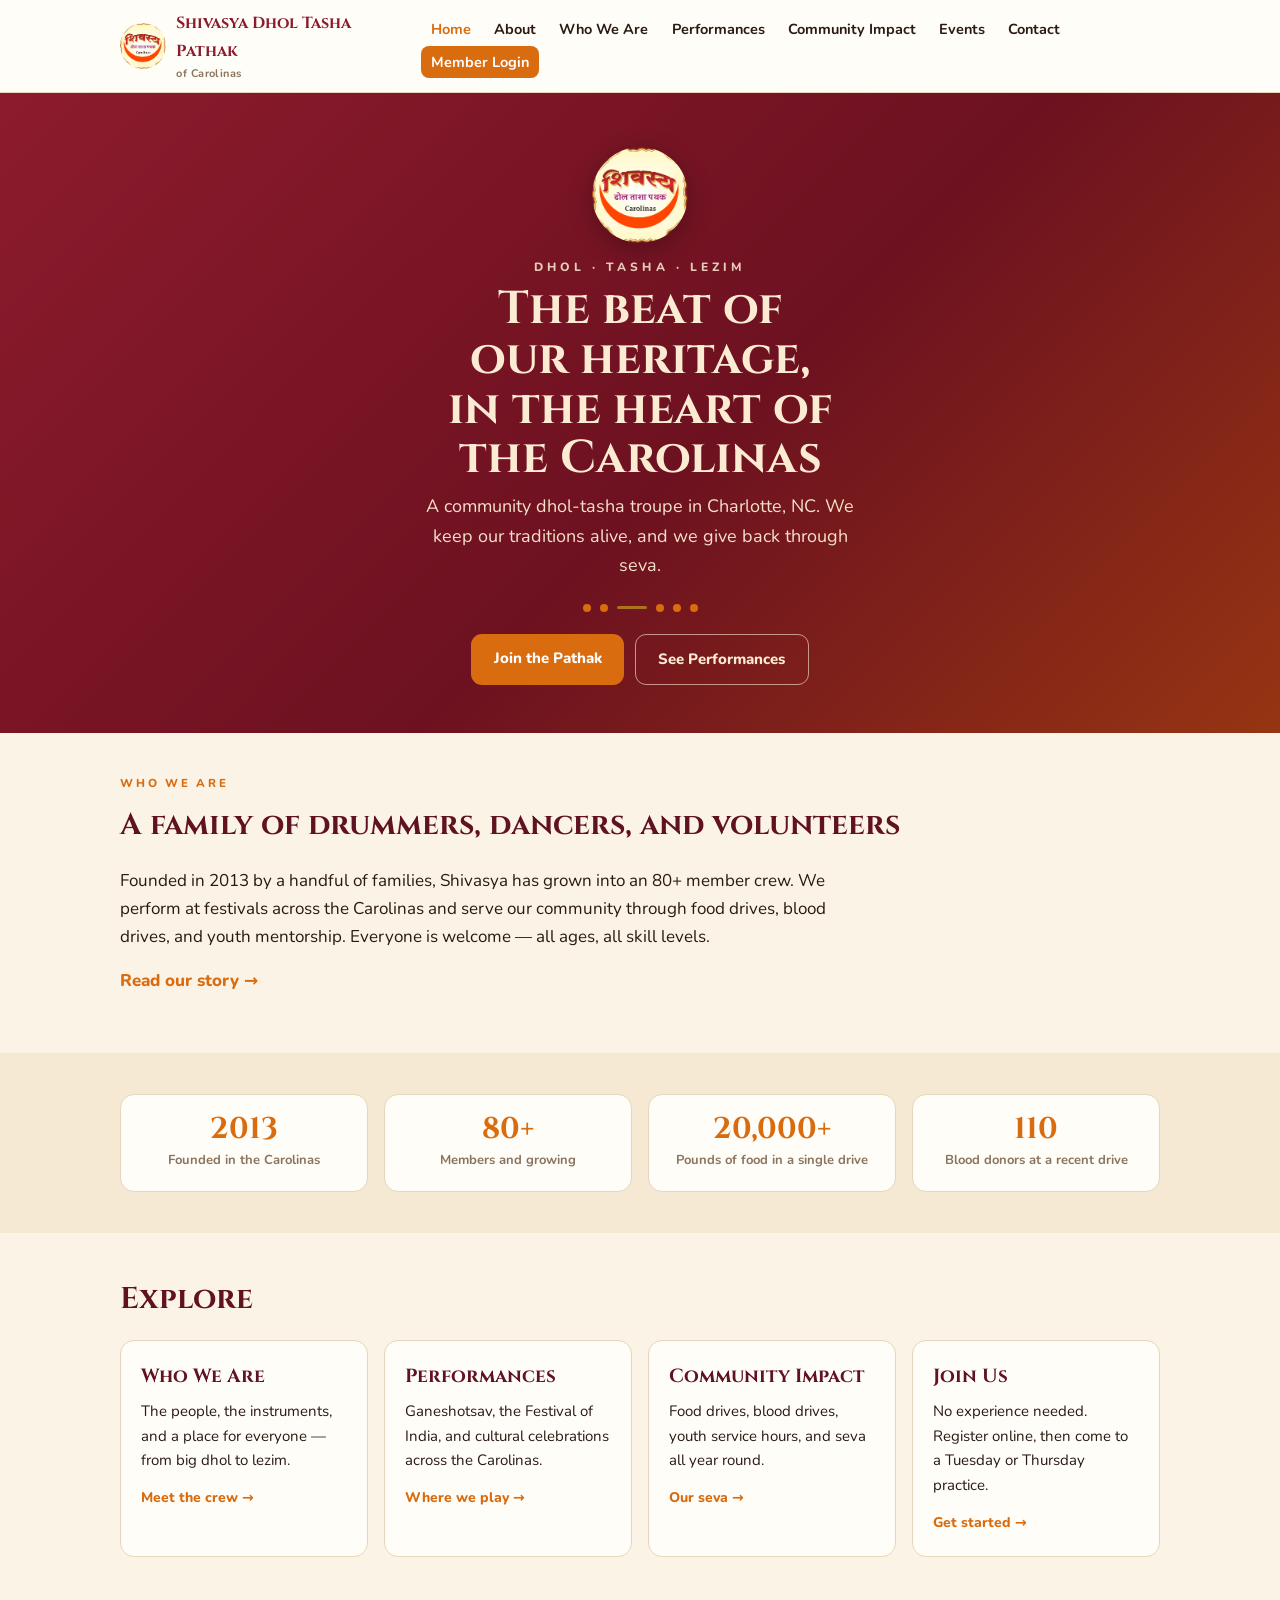
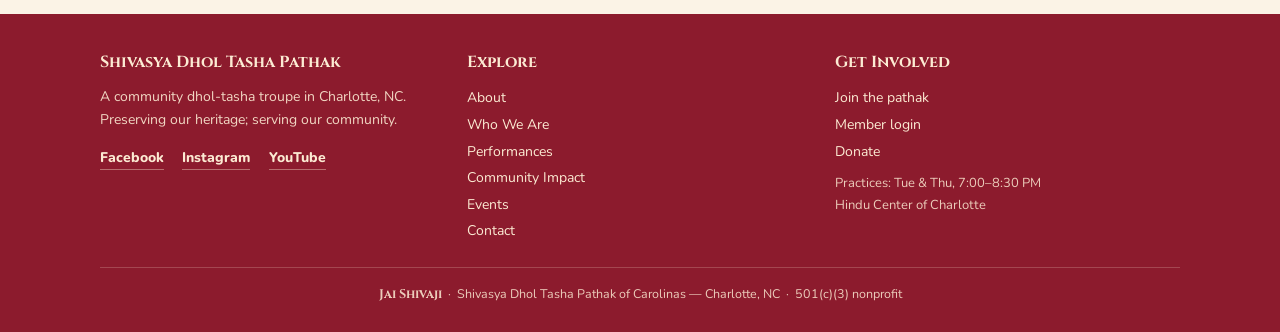
==== index.html @ 9f7f29f6 "Shivasya website - initial site (home, about, who we are, performances, community impact, events, co" ====
<!DOCTYPE html>
<html lang="en">
<head>
<meta charset="utf-8">
<meta name="viewport" content="width=device-width, initial-scale=1">
<title>Shivasya Dhol Tasha Pathak of Carolinas</title>
<meta name="description" content="Shivasya Dhol Tasha Pathak of Carolinas — a community dhol, tasha, and lezim troupe in Charlotte, NC. Performing our heritage and serving our community since 2013.">
<link rel="icon" href="assets/logo.png">
<link rel="preconnect" href="https://fonts.googleapis.com">
<link rel="preconnect" href="https://fonts.gstatic.com" crossorigin>
<link href="https://fonts.googleapis.com/css2?family=Cinzel:wght@500;700&family=Nunito:wght@400;600;700;800&display=swap" rel="stylesheet">
<link rel="stylesheet" href="styles.css">
</head>
<body>
<header class="site">
  <div class="nav">
    <a class="brand" href="index.html">
      <img src="assets/logo.png" alt="Shivasya logo">
      <div><b>Shivasya Dhol Tasha Pathak</b><span>of Carolinas</span></div>
    </a>
    <input type="checkbox" id="nav-toggle">
    <label class="hamburger" for="nav-toggle" aria-label="Open menu">&#9776;</label>
    <ul class="nav-links">
      <li><a href="index.html" class="active">Home</a></li>
      <li><a href="about.html">About</a></li>
      <li><a href="who-we-are.html">Who We Are</a></li>
      <li><a href="performances.html">Performances</a></li>
      <li><a href="community-impact.html">Community Impact</a></li>
      <li><a href="events.html">Events</a></li>
      <li><a href="contact.html">Contact</a></li>
      <li><a href="https://attendance.shivasya.org" class="cta">Member Login</a></li>
    </ul>
  </div>
</header>

<section class="hero">
  <img class="logo" src="assets/logo.png" alt="Shivasya logo">
  <div class="eyebrow">Dhol &middot; Tasha &middot; Lezim</div>
  <h1>The beat of our heritage, in the heart of the Carolinas</h1>
  <p class="lead">A community dhol-tasha troupe in Charlotte, NC. We keep our traditions alive, and we give back through seva.</p>
  <div class="beat" aria-hidden="true"><i></i><i></i><span class="b"></span><i></i><i></i><i></i></div>
  <div class="btns">
    <a class="btn btn-primary" href="contact.html">Join the Pathak</a>
    <a class="btn btn-ghost" href="performances.html">See Performances</a>
  </div>
</section>

<section>
  <div class="wrap content">
    <div class="eyebrow-dark">Who we are</div>
    <h2>A family of drummers, dancers, and volunteers</h2>
    <p>Founded in 2013 by a handful of families, Shivasya has grown into an 80+ member crew. We perform at festivals across the Carolinas and serve our community through food drives, blood drives, and youth mentorship. Everyone is welcome — all ages, all skill levels.</p>
    <p><a href="about.html" style="font-weight:800;color:var(--saffron)">Read our story &rarr;</a></p>
  </div>
</section>

<section class="tint">
  <div class="wrap">
    <div class="stats">
      <div class="stat"><div class="n">2013</div><div class="l">Founded in the Carolinas</div></div>
      <div class="stat"><div class="n">80+</div><div class="l">Members and growing</div></div>
      <div class="stat"><div class="n">20,000+</div><div class="l">Pounds of food in a single drive</div></div>
      <div class="stat"><div class="n">110</div><div class="l">Blood donors at a recent drive</div></div>
    </div>
  </div>
</section>

<section>
  <div class="wrap">
    <h2>Explore</h2>
    <div class="grid">
      <div class="card">
        <h3>Who We Are</h3>
        <p>The people, the instruments, and a place for everyone — from big dhol to lezim.</p>
        <a class="more" href="who-we-are.html">Meet the crew &rarr;</a>
      </div>
      <div class="card">
        <h3>Performances</h3>
        <p>Ganeshotsav, the Festival of India, and cultural celebrations across the Carolinas.</p>
        <a class="more" href="performances.html">Where we play &rarr;</a>
      </div>
      <div class="card">
        <h3>Community Impact</h3>
        <p>Food drives, blood drives, youth service hours, and seva all year round.</p>
        <a class="more" href="community-impact.html">Our seva &rarr;</a>
      </div>
      <div class="card">
        <h3>Join Us</h3>
        <p>No experience needed. Register online, then come to a Tuesday or Thursday practice.</p>
        <a class="more" href="contact.html">Get started &rarr;</a>
      </div>
    </div>
  </div>
</section>

<footer class="site">
  <div class="cols">
    <div>
      <h4>Shivasya Dhol Tasha Pathak</h4>
      <p style="font-size:14px;opacity:.9;margin:0">A community dhol-tasha troupe in Charlotte, NC. Preserving our heritage; serving our community.</p>
      <p class="social" style="margin-top:.7rem">
        <a href="https://www.facebook.com/ShivasyaDholTashaPathak">Facebook</a>
        <a href="https://www.instagram.com/shivasyadholtasha/">Instagram</a>
        <a href="https://www.youtube.com/@ShivasyaDholTashaPathak">YouTube</a>
      </p>
    </div>
    <div>
      <h4>Explore</h4>
      <ul class="flinks">
        <li><a href="about.html">About</a></li>
        <li><a href="who-we-are.html">Who We Are</a></li>
        <li><a href="performances.html">Performances</a></li>
        <li><a href="community-impact.html">Community Impact</a></li>
        <li><a href="events.html">Events</a></li>
        <li><a href="contact.html">Contact</a></li>
      </ul>
    </div>
    <div>
      <h4>Get Involved</h4>
      <ul class="flinks">
        <li><a href="contact.html">Join the pathak</a></li>
        <li><a href="https://attendance.shivasya.org">Member login</a></li>
        <li><a href="donate.html">Donate</a></li>
      </ul>
      <p style="font-size:13px;opacity:.85;margin-top:.5rem">Practices: Tue &amp; Thu, 7:00&ndash;8:30 PM<br>Hindu Center of Charlotte</p>
    </div>
  </div>
  <div class="legal"><span class="jai">Jai Shivaji</span> &nbsp;&middot;&nbsp; Shivasya Dhol Tasha Pathak of Carolinas — Charlotte, NC &nbsp;&middot;&nbsp; 501(c)(3) nonprofit</div>
</footer>
</body>
</html>
---- styles.css ----
/* Shivasya Dhol Tasha Pathak of Carolinas — site styles */
:root{
  --bg:#FBF3E6; --surface:#FFFDF8; --surface-alt:#F6E9D3;
  --ink:#2A1A12; --muted:#8A745F; --line:#E7D6BB;
  --saffron:#DA6C10; --saffron-soft:#FBE6C9;
  --crimson:#8C1B2D; --crimson-ink:#611221; --gold:#B4841C;
  --hero-ink:#FCEBD3;
  --maxw:1080px; --read:720px;
  --serif:"Cinzel","Playfair Display",Georgia,serif;
  --sans:"Nunito","Segoe UI",system-ui,-apple-system,sans-serif;
}
*{box-sizing:border-box}
html{scroll-behavior:smooth}
body{margin:0;background:var(--bg);color:var(--ink);font-family:var(--sans);line-height:1.65;font-size:17px}
img{max-width:100%;display:block}
a{color:var(--crimson);text-decoration:none}
a:hover{text-decoration:underline}
.wrap{max-width:var(--maxw);margin:0 auto;padding:0 1.25rem}
.read{max-width:var(--read)}

/* ---- Header / nav ---- */
header.site{position:sticky;top:0;z-index:50;background:rgba(255,253,248,.96);border-bottom:1px solid var(--line);backdrop-filter:saturate(1.2) blur(4px)}
.nav{display:flex;align-items:center;justify-content:space-between;gap:1rem;max-width:var(--maxw);margin:0 auto;padding:.55rem 1.25rem}
.brand{display:flex;align-items:center;gap:.65rem;min-width:0}
.brand img{width:46px;height:46px;border-radius:50%;flex-shrink:0}
.brand b{font-family:var(--serif);font-size:16px;font-weight:700;color:var(--crimson);line-height:1.1}
.brand span{display:block;font-size:11px;color:var(--muted);font-weight:700;letter-spacing:.04em}
.nav-links{display:flex;align-items:center;gap:.25rem;list-style:none;margin:0;padding:0;flex-wrap:wrap}
.nav-links a{color:var(--ink);font-weight:700;font-size:14.5px;padding:.4rem .6rem;border-radius:8px}
.nav-links a:hover{background:var(--saffron-soft);text-decoration:none;color:var(--crimson-ink)}
.nav-links a.active{color:var(--saffron)}
.nav-links a.cta{background:var(--saffron);color:#fff}
.nav-links a.cta:hover{filter:brightness(1.05);background:var(--saffron);color:#fff}
.hamburger{display:none;cursor:pointer;font-size:24px;line-height:1;color:var(--crimson);background:none;border:none;padding:.3rem .5rem}
#nav-toggle{display:none}
@media (max-width:820px){
  .hamburger{display:block}
  .nav-links{display:none;width:100%;flex-direction:column;align-items:stretch;gap:.1rem;padding:.4rem 0 .6rem}
  #nav-toggle:checked ~ .nav-links{display:flex}
  .nav-links a{padding:.6rem .4rem}
  .nav{flex-wrap:wrap}
}

/* ---- Hero ---- */
.hero{background:linear-gradient(135deg,var(--crimson) 0%,#6d1120 55%,#a8450c 120%);color:var(--hero-ink);text-align:center;padding:3.4rem 1.25rem 3rem}
.hero .logo{width:96px;height:96px;border-radius:50%;margin:0 auto .9rem;box-shadow:0 6px 24px rgba(0,0,0,.25)}
.hero .eyebrow{font-size:12px;letter-spacing:.34em;text-transform:uppercase;font-weight:800;opacity:.85}
.hero h1{font-family:var(--serif);font-size:clamp(28px,5.5vw,46px);line-height:1.08;margin:.5rem auto .5rem;max-width:16ch;text-wrap:balance;font-weight:700}
.hero p.lead{font-size:clamp(15px,2.2vw,18px);max-width:40ch;margin:0 auto 1.4rem;opacity:.95}
.beat{display:flex;gap:9px;align-items:center;justify-content:center;margin:0 0 1.4rem}
.beat i{width:8px;height:8px;border-radius:50%;background:var(--saffron);display:block}
.beat .b{width:30px;height:3px;border-radius:2px;background:var(--gold);opacity:.85}
.btns{display:flex;gap:.7rem;justify-content:center;flex-wrap:wrap}
.btn{display:inline-block;padding:.75rem 1.4rem;border-radius:11px;font-weight:800;font-size:15px}
.btn-primary{background:var(--saffron);color:#fff}
.btn-primary:hover{filter:brightness(1.06);text-decoration:none;color:#fff}
.btn-ghost{background:transparent;color:var(--hero-ink);border:1.5px solid rgba(252,235,211,.6)}
.btn-ghost:hover{background:rgba(252,235,211,.12);text-decoration:none;color:var(--hero-ink)}

/* ---- Page header (interior pages) ---- */
.page-head{background:var(--crimson);color:var(--hero-ink);text-align:center;padding:2.3rem 1.25rem}
.page-head h1{font-family:var(--serif);font-size:clamp(26px,4.5vw,38px);margin:.1rem 0;font-weight:700}
.page-head .eyebrow{font-size:11.5px;letter-spacing:.3em;text-transform:uppercase;font-weight:800;opacity:.8}

/* ---- Sections ---- */
section{padding:2.6rem 0}
section.tint{background:var(--surface-alt)}
h2{font-family:var(--serif);font-size:clamp(22px,3.4vw,30px);color:var(--crimson-ink);margin:0 0 1rem;font-weight:700;text-wrap:balance}
h3{font-size:19px;margin:0 0 .4rem;color:var(--ink)}
p{margin:0 0 1rem}
.content p{max-width:var(--read)}
.eyebrow-dark{font-size:11.5px;letter-spacing:.24em;text-transform:uppercase;font-weight:800;color:var(--saffron);margin-bottom:.5rem}

/* ---- Cards / grid ---- */
.grid{display:grid;grid-template-columns:repeat(auto-fit,minmax(230px,1fr));gap:1rem}
.card{background:var(--surface);border:1px solid var(--line);border-radius:14px;padding:1.25rem}
.card h3{color:var(--crimson-ink);font-family:var(--serif)}
.card p{font-size:15px;color:var(--ink);margin-bottom:.6rem}
.card a.more{font-weight:800;font-size:14px;color:var(--saffron)}

/* ---- Stat strip ---- */
.stats{display:grid;grid-template-columns:repeat(auto-fit,minmax(150px,1fr));gap:1rem;text-align:center}
.stat{background:var(--surface);border:1px solid var(--line);border-radius:14px;padding:1.2rem 1rem}
.stat .n{font-family:var(--serif);font-size:30px;font-weight:700;color:var(--saffron);line-height:1}
.stat .l{font-size:13px;color:var(--muted);margin-top:.35rem;font-weight:700}

/* ---- Lists ---- */
ul.plain{padding-left:1.1rem}
ul.plain li{margin:.3rem 0;max-width:var(--read)}
.roles{display:flex;flex-wrap:wrap;gap:.5rem;margin:.3rem 0 1rem}
.roles span{background:var(--saffron-soft);color:var(--crimson-ink);border-radius:20px;padding:.3rem .8rem;font-size:13px;font-weight:700}

/* ---- Callout ---- */
.callout{background:var(--surface);border:1px solid var(--line);border-left:4px solid var(--saffron);border-radius:0 12px 12px 0;padding:1rem 1.2rem;max-width:var(--read)}

/* ---- Contact details ---- */
.detail{display:flex;gap:.6rem;align-items:baseline;margin:.4rem 0;max-width:var(--read)}
.detail b{color:var(--crimson-ink);min-width:95px;display:inline-block}

/* ---- Footer ---- */
footer.site{background:var(--crimson);color:var(--hero-ink);padding:2.2rem 1.25rem 1.6rem;margin-top:1rem}
footer.site .cols{display:grid;grid-template-columns:repeat(auto-fit,minmax(200px,1fr));gap:1.4rem;max-width:var(--maxw);margin:0 auto}
footer.site a{color:var(--hero-ink)}
footer.site h4{font-family:var(--serif);margin:0 0 .6rem;font-size:16px}
footer.site .flinks{list-style:none;padding:0;margin:0;font-size:14px;line-height:1.9}
footer.site .social a{display:inline-block;margin-right:.9rem;font-weight:800;font-size:14px;border-bottom:1px solid rgba(252,235,211,.4)}
footer.site .legal{max-width:var(--maxw);margin:1.4rem auto 0;padding-top:1rem;border-top:1px solid rgba(252,235,211,.25);font-size:12.5px;opacity:.85;text-align:center}
footer.site .jai{font-family:var(--serif);font-weight:700;opacity:1}
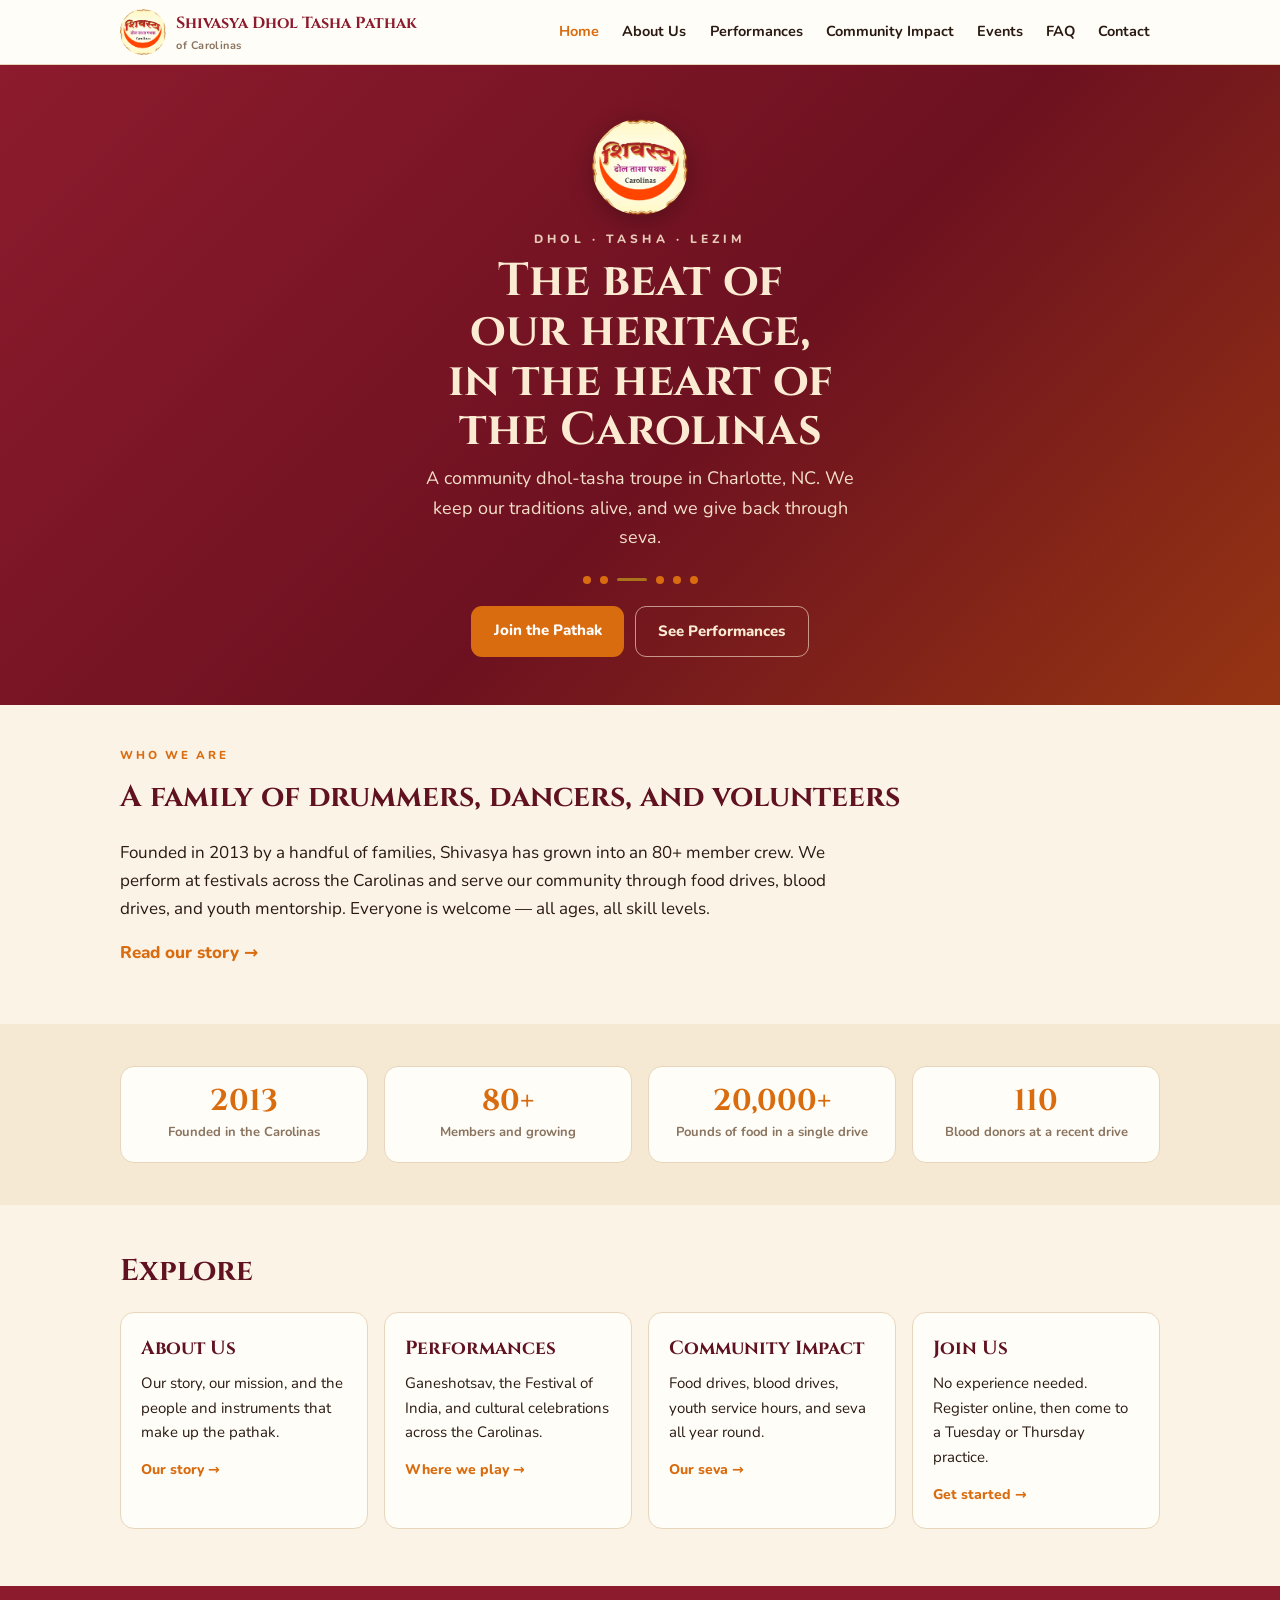
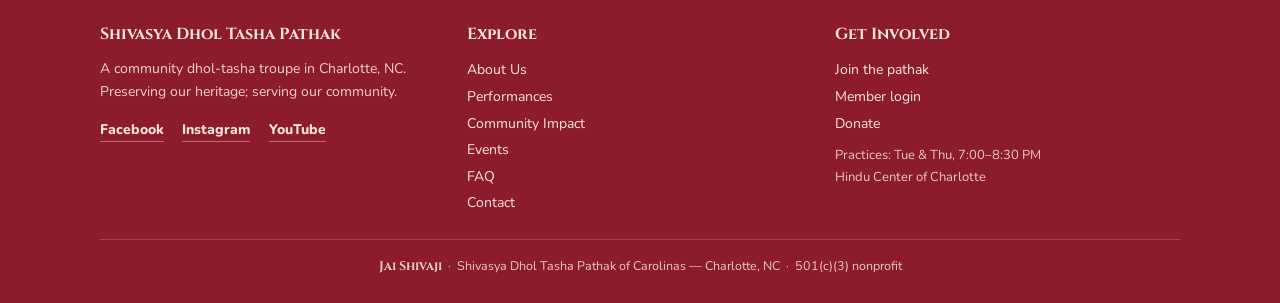
==== commit 0541120a: "Website updates: merge About + Who We Are, add FAQ link, contact form - Merge Who We Are into a sing" ====
--- a/index.html
+++ b/index.html
@@ -22,13 +22,12 @@
     <label class="hamburger" for="nav-toggle" aria-label="Open menu">&#9776;</label>
     <ul class="nav-links">
       <li><a href="index.html" class="active">Home</a></li>
-      <li><a href="about.html">About</a></li>
-      <li><a href="who-we-are.html">Who We Are</a></li>
+      <li><a href="about.html">About Us</a></li>
       <li><a href="performances.html">Performances</a></li>
       <li><a href="community-impact.html">Community Impact</a></li>
       <li><a href="events.html">Events</a></li>
+      <li><a href="https://attendance.shivasya.org/faq">FAQ</a></li>
       <li><a href="contact.html">Contact</a></li>
-      <li><a href="https://attendance.shivasya.org" class="cta">Member Login</a></li>
     </ul>
   </div>
 </header>
@@ -70,9 +69,9 @@
     <h2>Explore</h2>
     <div class="grid">
       <div class="card">
-        <h3>Who We Are</h3>
-        <p>The people, the instruments, and a place for everyone — from big dhol to lezim.</p>
-        <a class="more" href="who-we-are.html">Meet the crew &rarr;</a>
+        <h3>About Us</h3>
+        <p>Our story, our mission, and the people and instruments that make up the pathak.</p>
+        <a class="more" href="about.html">Our story &rarr;</a>
       </div>
       <div class="card">
         <h3>Performances</h3>
@@ -107,11 +106,11 @@
     <div>
       <h4>Explore</h4>
       <ul class="flinks">
-        <li><a href="about.html">About</a></li>
-        <li><a href="who-we-are.html">Who We Are</a></li>
+        <li><a href="about.html">About Us</a></li>
         <li><a href="performances.html">Performances</a></li>
         <li><a href="community-impact.html">Community Impact</a></li>
         <li><a href="events.html">Events</a></li>
+      <li><a href="https://attendance.shivasya.org/faq">FAQ</a></li>
         <li><a href="contact.html">Contact</a></li>
       </ul>
     </div>
--- a/styles.css
+++ b/styles.css
@@ -106,3 +106,10 @@
 footer.site .social a{display:inline-block;margin-right:.9rem;font-weight:800;font-size:14px;border-bottom:1px solid rgba(252,235,211,.4)}
 footer.site .legal{max-width:var(--maxw);margin:1.4rem auto 0;padding-top:1rem;border-top:1px solid rgba(252,235,211,.25);font-size:12.5px;opacity:.85;text-align:center}
 footer.site .jai{font-family:var(--serif);font-weight:700;opacity:1}
+
+.contact-form{max-width:var(--read);display:flex;flex-direction:column;gap:.9rem;margin-top:.5rem}
+.contact-form label{font-weight:700;font-size:14px;color:var(--crimson-ink);display:flex;flex-direction:column;gap:.35rem}
+.contact-form .opt{font-weight:500;color:var(--muted)}
+.contact-form input,.contact-form textarea{font-family:var(--sans);font-size:15px;padding:.6rem .7rem;border:1px solid var(--line);border-radius:10px;background:var(--surface);color:var(--ink);width:100%;box-sizing:border-box}
+.contact-form input:focus,.contact-form textarea:focus{outline:2px solid var(--saffron);border-color:var(--saffron)}
+.contact-form button{align-self:flex-start;margin-top:.3rem;border:none;cursor:pointer}
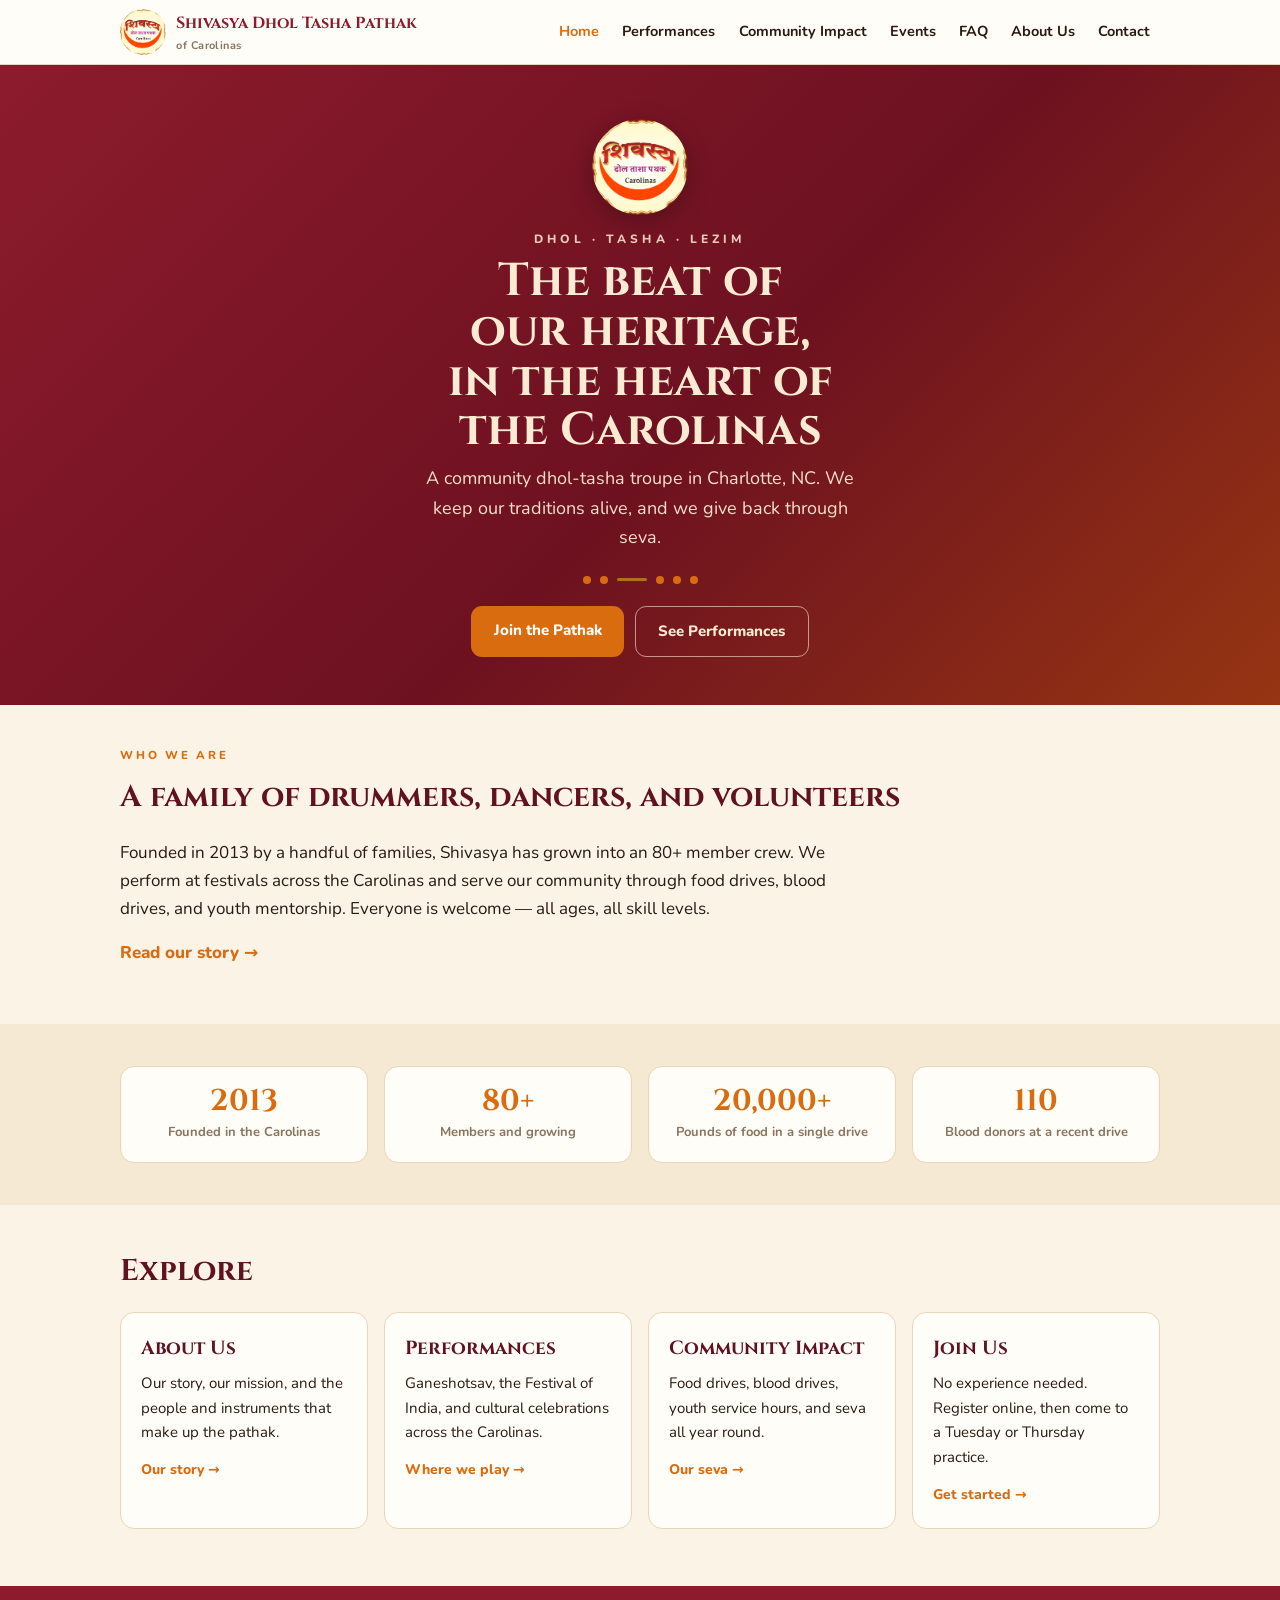
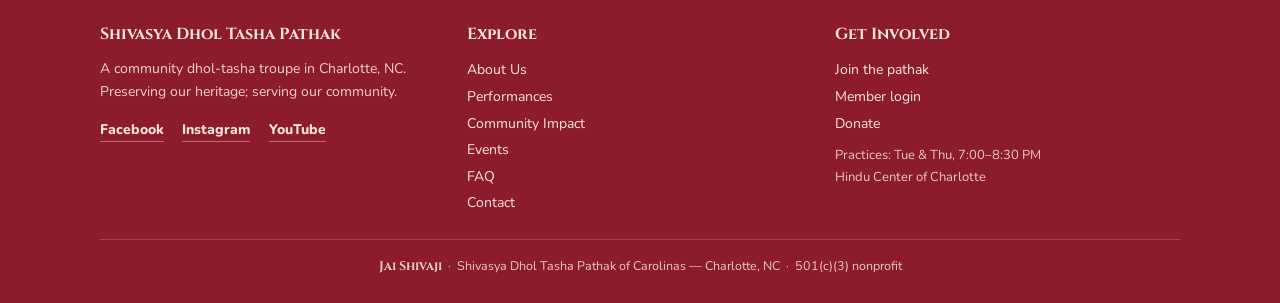
==== commit b07ae645: "Reorder top menu: Home, Performances, Community Impact, Events, FAQ, About Us, Contact Co-Authored-B" ====
--- a/index.html
+++ b/index.html
@@ -22,11 +22,11 @@
     <label class="hamburger" for="nav-toggle" aria-label="Open menu">&#9776;</label>
     <ul class="nav-links">
       <li><a href="index.html" class="active">Home</a></li>
-      <li><a href="about.html">About Us</a></li>
       <li><a href="performances.html">Performances</a></li>
       <li><a href="community-impact.html">Community Impact</a></li>
       <li><a href="events.html">Events</a></li>
       <li><a href="https://attendance.shivasya.org/faq">FAQ</a></li>
+      <li><a href="about.html">About Us</a></li>
       <li><a href="contact.html">Contact</a></li>
     </ul>
   </div>
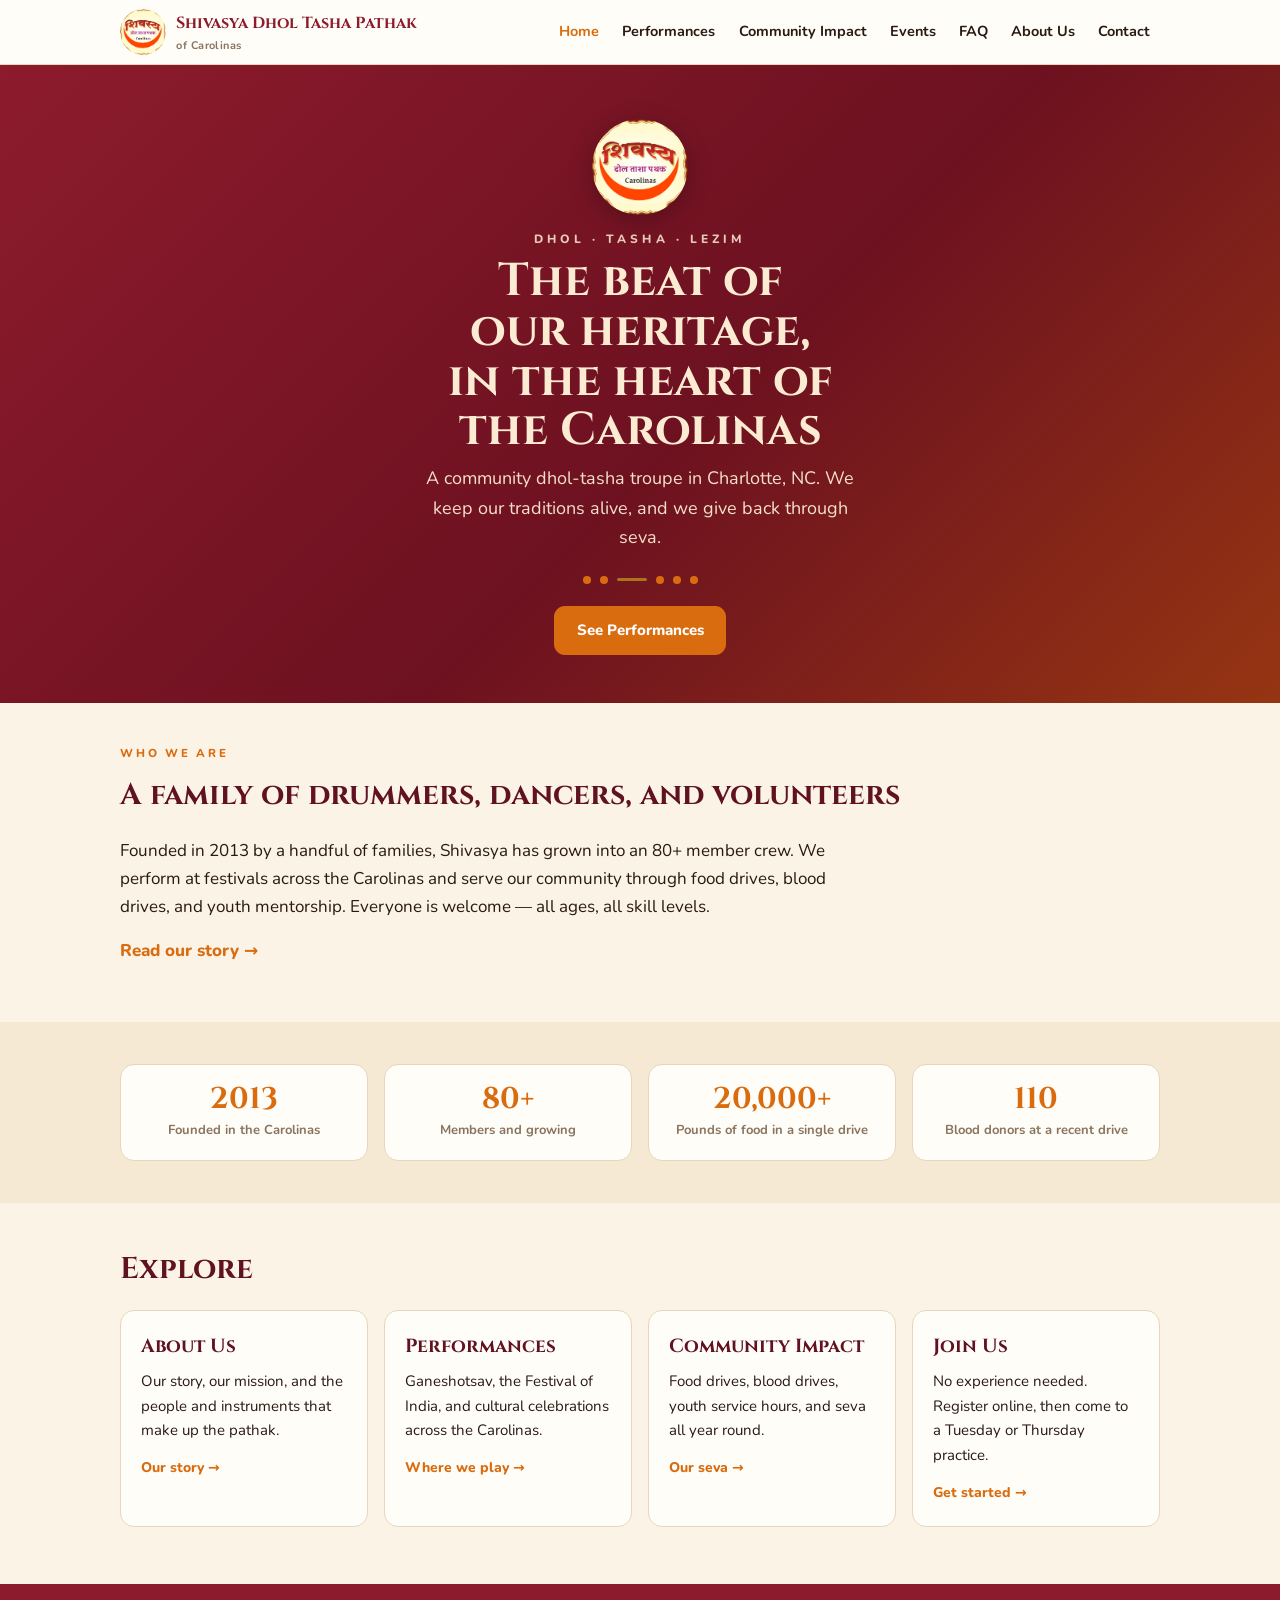
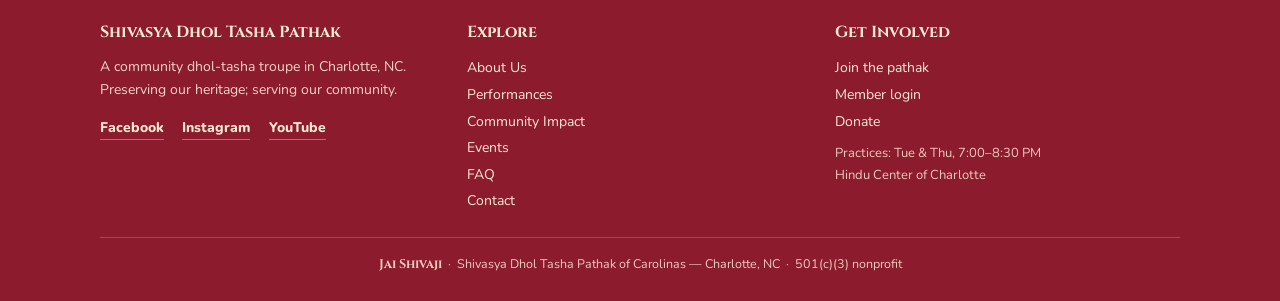
==== commit 11eb9076: "Home: remove Join the Pathak button; About: update founders line (Pramod Hole leading) Co-Authored-B" ====
--- a/index.html
+++ b/index.html
@@ -39,8 +39,7 @@
   <p class="lead">A community dhol-tasha troupe in Charlotte, NC. We keep our traditions alive, and we give back through seva.</p>
   <div class="beat" aria-hidden="true"><i></i><i></i><span class="b"></span><i></i><i></i><i></i></div>
   <div class="btns">
-    <a class="btn btn-primary" href="contact.html">Join the Pathak</a>
-    <a class="btn btn-ghost" href="performances.html">See Performances</a>
+    <a class="btn btn-primary" href="performances.html">See Performances</a>
   </div>
 </section>
 
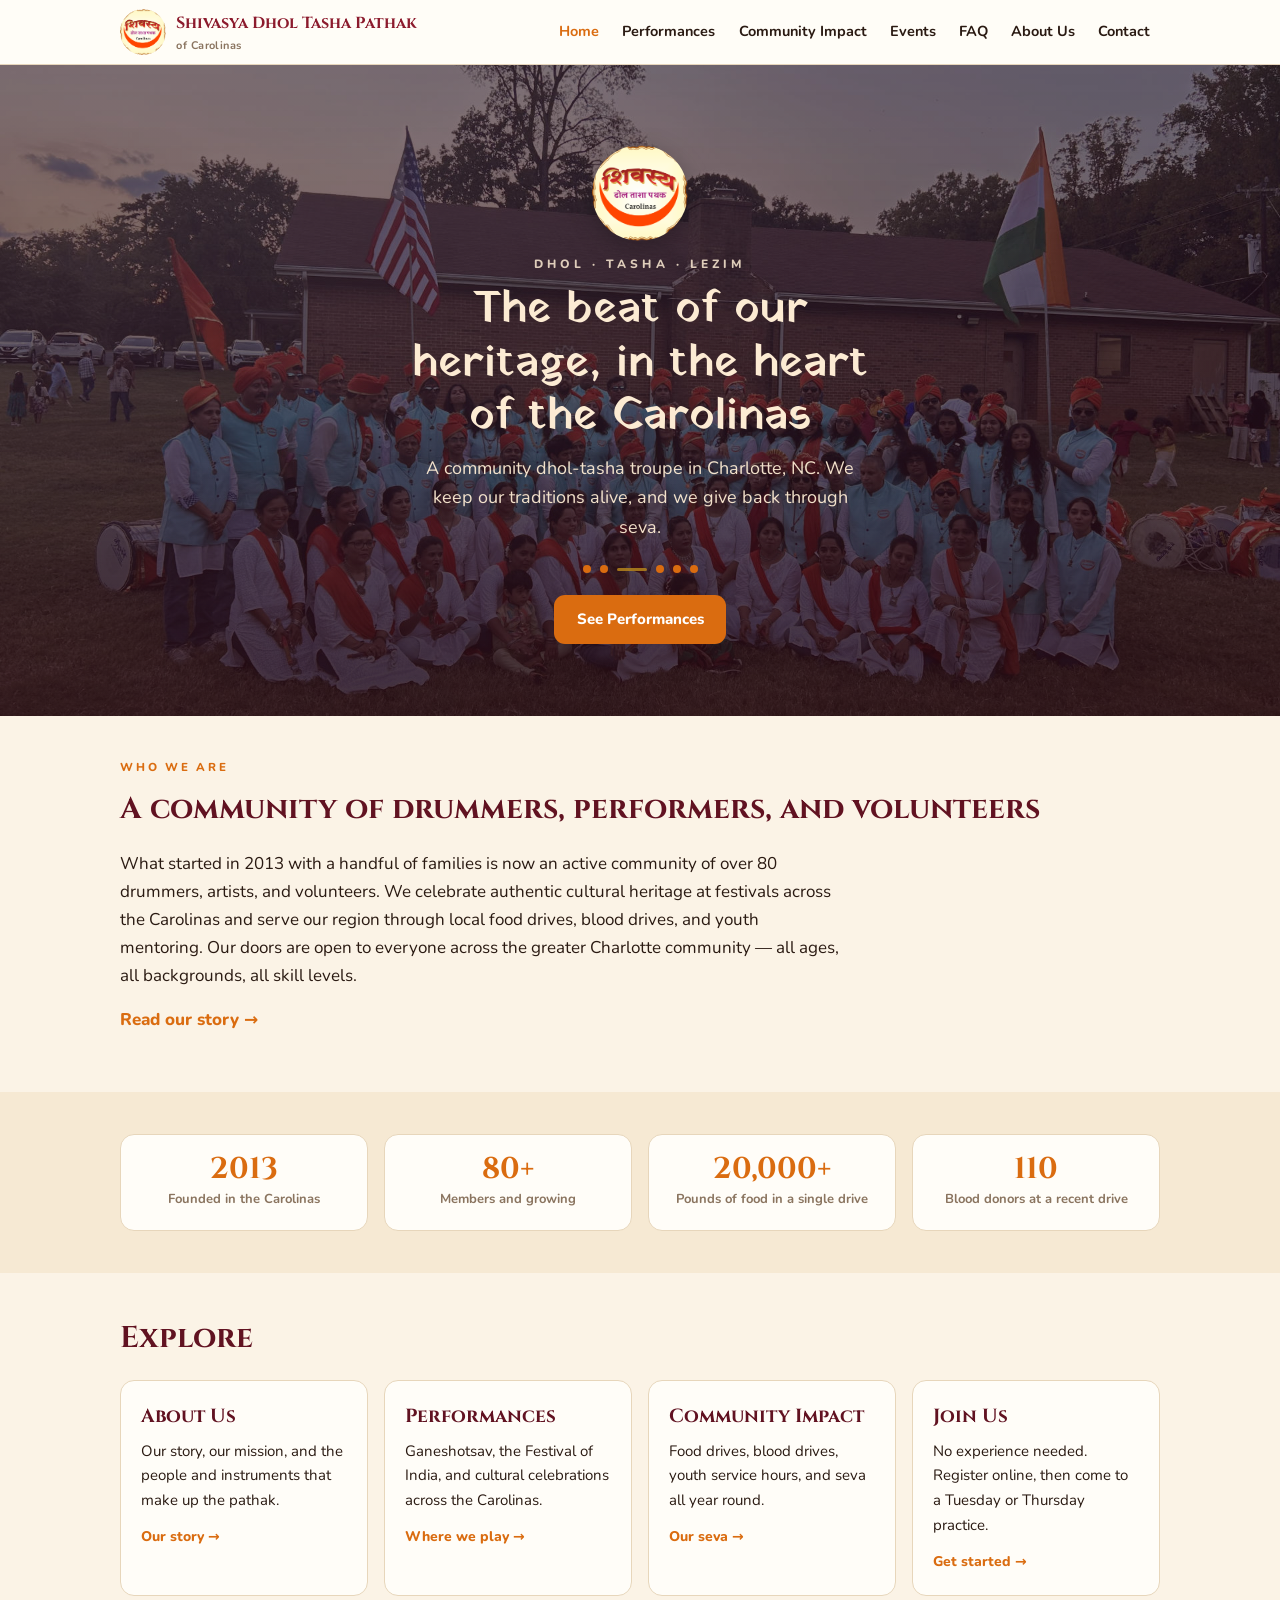
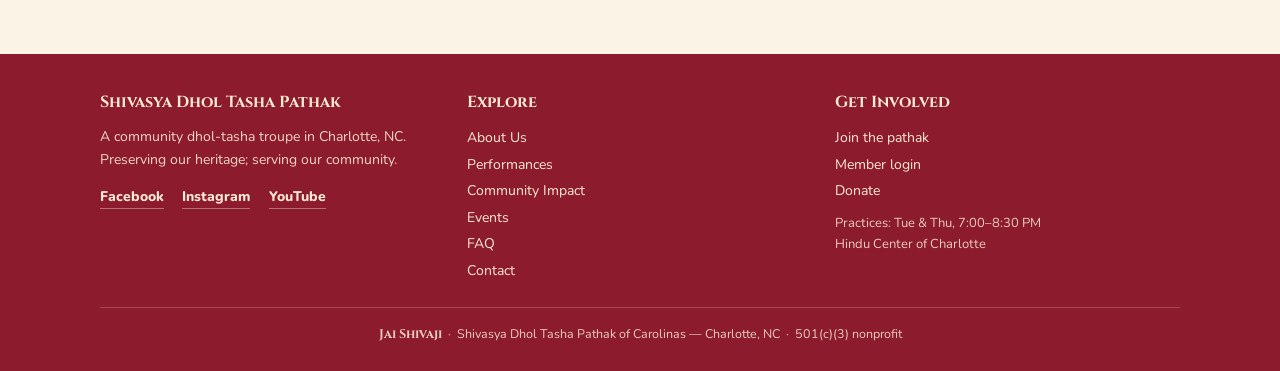
==== commit 311d6670: "Polish copy across site; add PVSA youth spotlights (Anisha, Jayin) - Home/About/Performances/Communi" ====
--- a/index.html
+++ b/index.html
@@ -25,7 +25,7 @@
       <li><a href="performances.html">Performances</a></li>
       <li><a href="community-impact.html">Community Impact</a></li>
       <li><a href="events.html">Events</a></li>
-      <li><a href="https://attendance.shivasya.org/faq">FAQ</a></li>
+      <li><a href="https://attendance.shivasya.org/faq?from=web">FAQ</a></li>
       <li><a href="about.html">About Us</a></li>
       <li><a href="contact.html">Contact</a></li>
     </ul>
@@ -46,8 +46,8 @@
 <section>
   <div class="wrap content">
     <div class="eyebrow-dark">Who we are</div>
-    <h2>A family of drummers, dancers, and volunteers</h2>
-    <p>Founded in 2013 by a handful of families, Shivasya has grown into an 80+ member crew. We perform at festivals across the Carolinas and serve our community through food drives, blood drives, and youth mentorship. Everyone is welcome — all ages, all skill levels.</p>
+    <h2>A community of drummers, performers, and volunteers</h2>
+    <p>What started in 2013 with a handful of families is now an active community of over 80 drummers, artists, and volunteers. We celebrate authentic cultural heritage at festivals across the Carolinas and serve our region through local food drives, blood drives, and youth mentoring. Our doors are open to everyone across the greater Charlotte community — all ages, all backgrounds, all skill levels.</p>
     <p><a href="about.html" style="font-weight:800;color:var(--saffron)">Read our story &rarr;</a></p>
   </div>
 </section>
@@ -109,7 +109,7 @@
         <li><a href="performances.html">Performances</a></li>
         <li><a href="community-impact.html">Community Impact</a></li>
         <li><a href="events.html">Events</a></li>
-      <li><a href="https://attendance.shivasya.org/faq">FAQ</a></li>
+      <li><a href="https://attendance.shivasya.org/faq?from=web">FAQ</a></li>
         <li><a href="contact.html">Contact</a></li>
       </ul>
     </div>
--- a/styles.css
+++ b/styles.css
@@ -1,4 +1,5 @@
 /* Shivasya Dhol Tasha Pathak of Carolinas — site styles */
+@import url('https://fonts.googleapis.com/css2?family=Yatra+One&display=swap');
 :root{
   --bg:#FBF3E6; --surface:#FFFDF8; --surface-alt:#F6E9D3;
   --ink:#2A1A12; --muted:#8A745F; --line:#E7D6BB;
@@ -7,6 +8,7 @@
   --hero-ink:#FCEBD3;
   --maxw:1080px; --read:720px;
   --serif:"Cinzel","Playfair Display",Georgia,serif;
+  --display:"Yatra One","Cinzel",Georgia,serif;
   --sans:"Nunito","Segoe UI",system-ui,-apple-system,sans-serif;
 }
 *{box-sizing:border-box}
@@ -42,10 +44,10 @@
 }
 
 /* ---- Hero ---- */
-.hero{background:linear-gradient(135deg,var(--crimson) 0%,#6d1120 55%,#a8450c 120%);color:var(--hero-ink);text-align:center;padding:3.4rem 1.25rem 3rem}
+.hero{background:linear-gradient(180deg,rgba(44,12,18,.58) 0%,rgba(44,12,18,.66) 55%,rgba(44,12,18,.82) 100%),url("assets/hero-group.jpg") center 42%/cover no-repeat;color:var(--hero-ink);text-align:center;padding:5rem 1.25rem 4.5rem}
 .hero .logo{width:96px;height:96px;border-radius:50%;margin:0 auto .9rem;box-shadow:0 6px 24px rgba(0,0,0,.25)}
 .hero .eyebrow{font-size:12px;letter-spacing:.34em;text-transform:uppercase;font-weight:800;opacity:.85}
-.hero h1{font-family:var(--serif);font-size:clamp(28px,5.5vw,46px);line-height:1.08;margin:.5rem auto .5rem;max-width:16ch;text-wrap:balance;font-weight:700}
+.hero h1{font-family:var(--display);font-weight:400;font-size:clamp(28px,5.3vw,44px);line-height:1.22;margin:.5rem auto .6rem;max-width:18ch;text-wrap:balance}
 .hero p.lead{font-size:clamp(15px,2.2vw,18px);max-width:40ch;margin:0 auto 1.4rem;opacity:.95}
 .beat{display:flex;gap:9px;align-items:center;justify-content:center;margin:0 0 1.4rem}
 .beat i{width:8px;height:8px;border-radius:50%;background:var(--saffron);display:block}
@@ -59,7 +61,7 @@
 
 /* ---- Page header (interior pages) ---- */
 .page-head{background:var(--crimson);color:var(--hero-ink);text-align:center;padding:2.3rem 1.25rem}
-.page-head h1{font-family:var(--serif);font-size:clamp(26px,4.5vw,38px);margin:.1rem 0;font-weight:700}
+.page-head h1{font-family:var(--display);font-weight:400;font-size:clamp(26px,4.3vw,37px);line-height:1.2;margin:.1rem 0}
 .page-head .eyebrow{font-size:11.5px;letter-spacing:.3em;text-transform:uppercase;font-weight:800;opacity:.8}
 
 /* ---- Sections ---- */
@@ -112,4 +114,51 @@
 .contact-form .opt{font-weight:500;color:var(--muted)}
 .contact-form input,.contact-form textarea{font-family:var(--sans);font-size:15px;padding:.6rem .7rem;border:1px solid var(--line);border-radius:10px;background:var(--surface);color:var(--ink);width:100%;box-sizing:border-box}
 .contact-form input:focus,.contact-form textarea:focus{outline:2px solid var(--saffron);border-color:var(--saffron)}
-.contact-form button{align-self:flex-start;margin-top:.3rem;border:none;cursor:pointer}+.contact-form button{align-self:flex-start;margin-top:.3rem;border:none;cursor:pointer}
+.ev-intro{max-width:var(--read);margin-bottom:1.5rem}
+.ev-filter{display:flex;flex-wrap:wrap;gap:8px;margin:0 0 1.4rem}
+.ev-filter button{font-family:var(--sans);font-size:13.5px;font-weight:700;cursor:pointer;border:1px solid var(--line);background:var(--surface);color:var(--ink);border-radius:20px;padding:.4rem .9rem;transition:all .15s}
+.ev-filter button:hover{border-color:var(--saffron);color:var(--crimson-ink)}
+.ev-filter button.active{background:var(--saffron);border-color:var(--saffron);color:#fff}
+details.ev-year{border:1px solid var(--line);border-radius:12px;margin-bottom:12px;background:var(--surface);overflow:hidden}
+details.ev-year>summary{list-style:none;cursor:pointer;padding:.9rem 1.1rem;font-family:var(--serif);font-size:20px;font-weight:700;color:var(--crimson-ink);display:flex;align-items:center;gap:10px}
+details.ev-year>summary::-webkit-details-marker{display:none}
+details.ev-year>summary .yr-count{font-family:var(--sans);font-size:12.5px;font-weight:700;color:var(--muted);margin-left:auto}
+details.ev-year>summary::after{content:"\25B8";color:var(--saffron);transition:transform .2s}
+details.ev-year[open]>summary::after{transform:rotate(90deg)}
+.ev-grid{display:grid;grid-template-columns:repeat(auto-fill,minmax(230px,1fr));gap:12px;padding:0 1.1rem 1.1rem}
+.ev-card{display:block;background:var(--bg);border:1px solid var(--line);border-radius:10px;padding:.85rem 1rem;text-decoration:none;color:var(--ink);transition:all .15s}
+.ev-card:hover{border-color:var(--saffron);text-decoration:none;transform:translateY(-1px)}
+.ev-card .en{font-weight:800;font-size:15px;color:var(--crimson-ink);margin-bottom:.2rem}
+.ev-card .ed{font-size:12.5px;color:var(--muted);margin-bottom:.55rem}
+.ev-tag{display:inline-block;font-size:11px;font-weight:800;border-radius:20px;padding:2px 10px}
+.ev-tag.performance{background:var(--saffron-soft);color:var(--crimson-ink)}
+.ev-tag.community{background:#E3F2E3;color:#2E6B2E}
+.ev-tag.other{background:var(--surface-alt);color:var(--gold)}
+.ev-detail{max-width:760px;margin:0 auto;padding:0 1.25rem}
+.ev-back{display:inline-block;font-weight:700;color:var(--saffron);text-decoration:none;margin-bottom:.4rem}
+.ev-gallery{display:grid;grid-template-columns:repeat(auto-fill,minmax(180px,1fr));gap:10px;margin-top:1rem}
+.ev-gallery img{width:100%;height:160px;object-fit:cover;border-radius:10px;border:1px solid var(--line)}
+.ev-video{position:relative;padding-bottom:56.25%;height:0;margin-top:1rem;border-radius:10px;overflow:hidden}
+.ev-video iframe{position:absolute;top:0;left:0;width:100%;height:100%;border:0}
+/* ---- Instruments (About page) ---- */
+.inst-grid{display:grid;grid-template-columns:repeat(auto-fill,minmax(240px,1fr));gap:16px;margin-top:1.2rem}
+.inst-card{background:var(--surface);border:1px solid var(--line);border-radius:14px;overflow:hidden;display:flex;flex-direction:column}
+.inst-card img{width:100%;height:200px;object-fit:cover;display:block;background:var(--surface-alt)}
+.inst-card .inst-body{padding:1rem 1.1rem 1.2rem}
+.inst-card h3{font-family:var(--serif);color:var(--crimson-ink);font-size:19px;margin:0 0 .4rem}
+.inst-card p{font-size:14.5px;color:var(--ink);margin:0;line-height:1.6}
+
+/* ---- Youth Service Awards (Community Impact) ---- */
+.award-grid{display:grid;grid-template-columns:repeat(auto-fill,minmax(260px,1fr));gap:16px;margin-top:1.2rem}
+.award-card{background:var(--surface);border:1px solid var(--line);border-radius:14px;overflow:hidden}
+.award-card img{width:100%;height:320px;object-fit:cover;object-position:center 15%;display:block;background:var(--surface-alt)}
+.award-card .body{padding:1rem 1.1rem 1.2rem}
+.award-card h3{font-family:var(--serif);color:var(--crimson-ink);font-size:19px;margin:0 0 .25rem}
+.award-card .meta{font-size:12px;font-weight:800;color:var(--saffron);margin:0 0 .5rem;text-transform:uppercase;letter-spacing:.03em}
+.award-card p{font-size:14px;color:var(--ink);margin:0;line-height:1.55}
+
+/* ---- Award card without a photo (emblem placeholder) ---- */
+.award-card .emblem{height:320px;display:flex;flex-direction:column;align-items:center;justify-content:center;gap:.35rem;background:linear-gradient(160deg,var(--saffron-soft),var(--surface))}
+.award-card .emblem .ribbon{font-size:66px;line-height:1}
+.award-card .emblem .lbl{font-weight:800;font-size:12px;letter-spacing:.18em;text-transform:uppercase;color:var(--saffron)}
